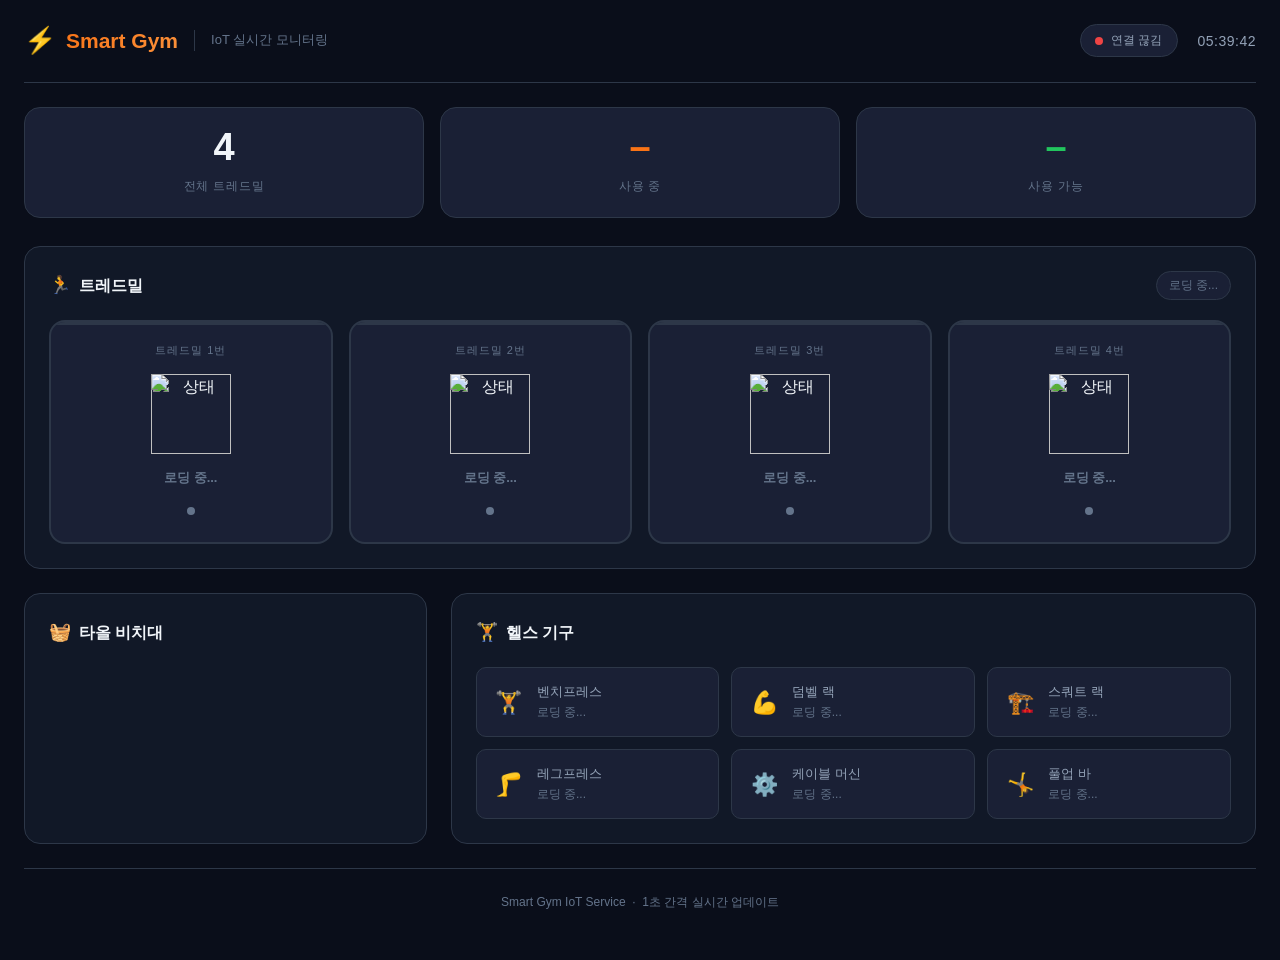
==== templates/index.html @ dd5a29d2 "html바뀌는거 확인" ====
<!DOCTYPE html>
<html lang="ko">
<head>
  <meta charset="UTF-8">
  <meta name="viewport" content="width=device-width, initial-scale=1.0">
  <title>Smart Gym IoT Dashboard</title>
  <link rel="stylesheet" href="/static/css/style.css">
</head>
<body>
  <div class="app">

    <!-- ── Header ── -->
    <header class="header">
      <div class="header-left">
        <div class="logo">
          <span class="logo-icon">⚡</span>
          <span class="logo-text">Smart Gym</span>
        </div>
        <span class="subtitle">IoT 실시간 모니터링</span>
      </div>
      <div class="header-right">
        <div class="connection-badge loading" id="connBadge">
          <span class="conn-dot"></span>
          <span class="conn-label" id="connLabel">연결 중...</span>
        </div>
        <span class="clock" id="clock"></span>
      </div>
    </header>

    <!-- ── Stats Bar ── -->
    <div class="stats-bar">
      <div class="stat-card">
        <span class="stat-value">4</span>
        <span class="stat-label">전체 트레드밀</span>
      </div>
      <div class="stat-card">
        <span class="stat-value orange" id="statInUse">–</span>
        <span class="stat-label">사용 중</span>
      </div>
      <div class="stat-card">
        <span class="stat-value green" id="statAvailable">–</span>
        <span class="stat-label">사용 가능</span>
      </div>
    </div>

    <!-- ── Treadmill Section ── -->
    <section class="section">
      <div class="section-header">
        <h2 class="section-title">
          <span class="section-title-icon">🏃</span>
          트레드밀
        </h2>
        <span class="section-badge" id="tmBadge">로딩 중...</span>
      </div>
      <div class="treadmill-grid" id="tmGrid">
        <!-- 동적 생성 (app.js) -->
      </div>
    </section>

    <!-- ── Towel + Equipment Row ── -->
    <div class="lower-row">

      <!-- Towel Section -->
      <section class="section">
        <div class="section-header">
          <h2 class="section-title">
            <span class="section-title-icon">🧺</span>
            타올 비치대
          </h2>
        </div>
        <div class="towel-list" id="towelList">
          <!-- 동적 생성 (app.js) -->
        </div>
      </section>

      <!-- Equipment Section -->
      <section class="section">
        <div class="section-header">
          <h2 class="section-title">
            <span class="section-title-icon">🏋️</span>
            헬스 기구
          </h2>
        </div>
        <div class="equip-grid" id="equipGrid">
          <!-- 동적 생성 (app.js) -->
        </div>
      </section>

    </div>

    <!-- ── Footer ── -->
    <footer class="footer">
      Smart Gym IoT Service &nbsp;·&nbsp; 1초 간격 실시간 업데이트
    </footer>

  </div>

  <script src="/static/js/api.js"></script>
  <script src="/static/js/app.js"></script>
</body>
</html>
---- static/css/style.css ----
*, *::before, *::after {
  box-sizing: border-box;
  margin: 0;
  padding: 0;
}

:root {
  --bg-primary: #0a0e1a;
  --bg-secondary: #111827;
  --bg-card: #1a2035;
  --bg-card-hover: #1e2540;
  --accent-orange: #f97316;
  --accent-green: #22c55e;
  --accent-red: #ef4444;
  --accent-yellow: #eab308;
  --accent-blue: #3b82f6;
  --text-primary: #f1f5f9;
  --text-secondary: #94a3b8;
  --text-muted: #64748b;
  --border: #2d3748;
  --radius: 16px;
  --radius-sm: 10px;
}

body {
  font-family: 'Segoe UI', -apple-system, BlinkMacSystemFont, 'Noto Sans KR', sans-serif;
  background: var(--bg-primary);
  color: var(--text-primary);
  min-height: 100vh;
  line-height: 1.6;
}

.app {
  max-width: 1400px;
  margin: 0 auto;
  padding: 0 24px 48px;
}

/* ── Header ── */
.header {
  display: flex;
  justify-content: space-between;
  align-items: center;
  padding: 20px 0;
  border-bottom: 1px solid var(--border);
  margin-bottom: 24px;
}

.header-left {
  display: flex;
  align-items: center;
  gap: 16px;
}

.logo {
  display: flex;
  align-items: center;
  gap: 10px;
}

.logo-icon {
  font-size: 26px;
}

.logo-text {
  font-size: 21px;
  font-weight: 700;
  background: linear-gradient(135deg, #f97316, #fb923c);
  -webkit-background-clip: text;
  -webkit-text-fill-color: transparent;
  background-clip: text;
}

.subtitle {
  color: var(--text-muted);
  font-size: 13px;
  padding-left: 16px;
  border-left: 1px solid var(--border);
}

.header-right {
  display: flex;
  align-items: center;
  gap: 20px;
}

.connection-badge {
  display: flex;
  align-items: center;
  gap: 8px;
  padding: 6px 14px;
  border-radius: 20px;
  background: var(--bg-card);
  border: 1px solid var(--border);
}

.conn-dot {
  width: 8px;
  height: 8px;
  border-radius: 50%;
  background: var(--text-muted);
  transition: background 0.3s, box-shadow 0.3s;
}

.connection-badge.connected .conn-dot {
  background: var(--accent-green);
  box-shadow: 0 0 8px var(--accent-green);
  animation: pulse-dot 2s infinite;
}

.connection-badge.error .conn-dot {
  background: var(--accent-red);
}

@keyframes pulse-dot {
  0%, 100% { opacity: 1; }
  50% { opacity: 0.4; }
}

.conn-label {
  font-size: 12px;
  color: var(--text-secondary);
}

.clock {
  font-size: 14px;
  color: var(--text-secondary);
  font-variant-numeric: tabular-nums;
  letter-spacing: 0.5px;
}

/* ── Stats Bar ── */
.stats-bar {
  display: grid;
  grid-template-columns: repeat(3, 1fr);
  gap: 16px;
  margin-bottom: 28px;
}

.stat-card {
  background: var(--bg-card);
  border: 1px solid var(--border);
  border-radius: var(--radius);
  padding: 20px 24px;
  text-align: center;
}

.stat-value {
  display: block;
  font-size: 38px;
  font-weight: 700;
  line-height: 1;
  margin-bottom: 6px;
  color: var(--text-primary);
  transition: color 0.3s;
}

.stat-value.orange { color: var(--accent-orange); }
.stat-value.green  { color: var(--accent-green); }

.stat-label {
  font-size: 12px;
  color: var(--text-muted);
  text-transform: uppercase;
  letter-spacing: 0.8px;
}

/* ── Generic Section ── */
.section {
  background: var(--bg-secondary);
  border: 1px solid var(--border);
  border-radius: var(--radius);
  padding: 24px;
  margin-bottom: 24px;
}

.section-header {
  display: flex;
  justify-content: space-between;
  align-items: center;
  margin-bottom: 20px;
}

.section-title {
  font-size: 16px;
  font-weight: 600;
  color: var(--text-primary);
  display: flex;
  align-items: center;
  gap: 8px;
}

.section-title-icon {
  font-size: 18px;
}

.section-badge {
  font-size: 12px;
  padding: 4px 12px;
  border-radius: 20px;
  background: var(--bg-card);
  color: var(--text-muted);
  border: 1px solid var(--border);
  transition: all 0.3s;
}

/* ── Treadmill Grid ── */
.treadmill-grid {
  display: grid;
  grid-template-columns: repeat(4, 1fr);
  gap: 16px;
}

.tm-card {
  background: var(--bg-card);
  border: 2px solid var(--border);
  border-radius: var(--radius);
  padding: 20px 16px;
  text-align: center;
  transition: border-color 0.3s, box-shadow 0.3s;
  position: relative;
  overflow: hidden;
}

.tm-card::after {
  content: '';
  position: absolute;
  top: 0;
  left: 0;
  right: 0;
  height: 3px;
  background: var(--border);
  transition: background 0.3s;
}

.tm-card.in-use {
  border-color: rgba(249, 115, 22, 0.4);
  box-shadow: 0 0 24px rgba(249, 115, 22, 0.12);
}

.tm-card.in-use::after {
  background: var(--accent-orange);
}

.tm-card.available {
  border-color: rgba(34, 197, 94, 0.25);
}

.tm-card.available::after {
  background: var(--accent-green);
}

.tm-label {
  font-size: 11px;
  color: var(--text-muted);
  text-transform: uppercase;
  letter-spacing: 1px;
  margin-bottom: 14px;
}

.tm-image-wrap {
  position: relative;
  width: 80px;
  height: 80px;
  margin: 0 auto 14px;
}

.tm-bg-img {
  position: absolute;
  inset: 0;
  width: 100%;
  height: 100%;
  object-fit: contain;
  z-index: 1;
}

.tm-state-img {
  position: absolute;
  inset: 0;
  width: 100%;
  height: 100%;
  object-fit: contain;
  z-index: 2;
  transition: opacity 0.3s;
}

.tm-status-text {
  font-size: 13px;
  font-weight: 600;
  margin-bottom: 8px;
  transition: color 0.3s;
}

.tm-card.in-use  .tm-status-text { color: var(--accent-orange); }
.tm-card.available .tm-status-text { color: var(--accent-green); }
.tm-card.loading   .tm-status-text { color: var(--text-muted); }

.tm-indicator {
  display: inline-block;
  width: 8px;
  height: 8px;
  border-radius: 50%;
  background: var(--text-muted);
  transition: background 0.3s;
}

.tm-card.in-use .tm-indicator {
  background: var(--accent-orange);
  animation: blink 1.2s infinite;
}

.tm-card.available .tm-indicator {
  background: var(--accent-green);
}

@keyframes blink {
  0%, 100% { opacity: 1; }
  50% { opacity: 0.2; }
}

/* ── Lower Row ── */
.lower-row {
  display: grid;
  grid-template-columns: 1fr 2fr;
  gap: 24px;
}

/* ── Towel Section ── */
.towel-list {
  display: flex;
  flex-direction: column;
  gap: 14px;
}

.towel-item {
  background: var(--bg-card);
  border: 1px solid var(--border);
  border-radius: var(--radius-sm);
  padding: 14px 16px;
}

.towel-row {
  display: flex;
  justify-content: space-between;
  align-items: center;
  margin-bottom: 10px;
}

.towel-name {
  font-size: 13px;
  color: var(--text-secondary);
}

.towel-count {
  font-size: 13px;
  font-weight: 600;
}

.towel-track {
  height: 6px;
  background: var(--border);
  border-radius: 3px;
  overflow: hidden;
}

.towel-fill {
  height: 100%;
  border-radius: 3px;
  transition: width 0.6s ease, background 0.3s;
}

/* ── Equipment Grid ── */
.equip-grid {
  display: grid;
  grid-template-columns: repeat(3, 1fr);
  gap: 12px;
}

.equip-card {
  background: var(--bg-card);
  border: 1px solid var(--border);
  border-radius: var(--radius-sm);
  padding: 14px 16px;
  display: flex;
  align-items: center;
  gap: 12px;
  transition: border-color 0.3s;
}

.equip-card.in-use {
  border-color: rgba(249, 115, 22, 0.3);
}

.equip-icon {
  font-size: 22px;
  flex-shrink: 0;
  width: 32px;
  text-align: center;
}

.equip-info {
  flex: 1;
  min-width: 0;
}

.equip-name {
  font-size: 13px;
  font-weight: 500;
  color: var(--text-secondary);
  white-space: nowrap;
  overflow: hidden;
  text-overflow: ellipsis;
}

.equip-status {
  font-size: 12px;
  color: var(--text-muted);
  transition: color 0.3s;
}

.equip-status.available { color: var(--accent-green); }
.equip-status.in-use    { color: var(--accent-orange); }

/* ── Footer ── */
.footer {
  text-align: center;
  padding-top: 24px;
  border-top: 1px solid var(--border);
  color: var(--text-muted);
  font-size: 12px;
}

/* ── Responsive ── */
@media (max-width: 1100px) {
  .treadmill-grid {
    grid-template-columns: repeat(2, 1fr);
  }
}

@media (max-width: 860px) {
  .lower-row {
    grid-template-columns: 1fr;
  }

  .equip-grid {
    grid-template-columns: repeat(2, 1fr);
  }
}

@media (max-width: 600px) {
  .app {
    padding: 0 14px 32px;
  }

  .header {
    flex-direction: column;
    align-items: flex-start;
    gap: 12px;
  }

  .subtitle {
    display: none;
  }

  .stats-bar {
    gap: 10px;
  }

  .stat-value {
    font-size: 28px;
  }

  .treadmill-grid {
    grid-template-columns: repeat(2, 1fr);
  }

  .equip-grid {
    grid-template-columns: 1fr 1fr;
  }
}

@media (max-width: 420px) {
  .equip-grid {
    grid-template-columns: 1fr;
  }
}
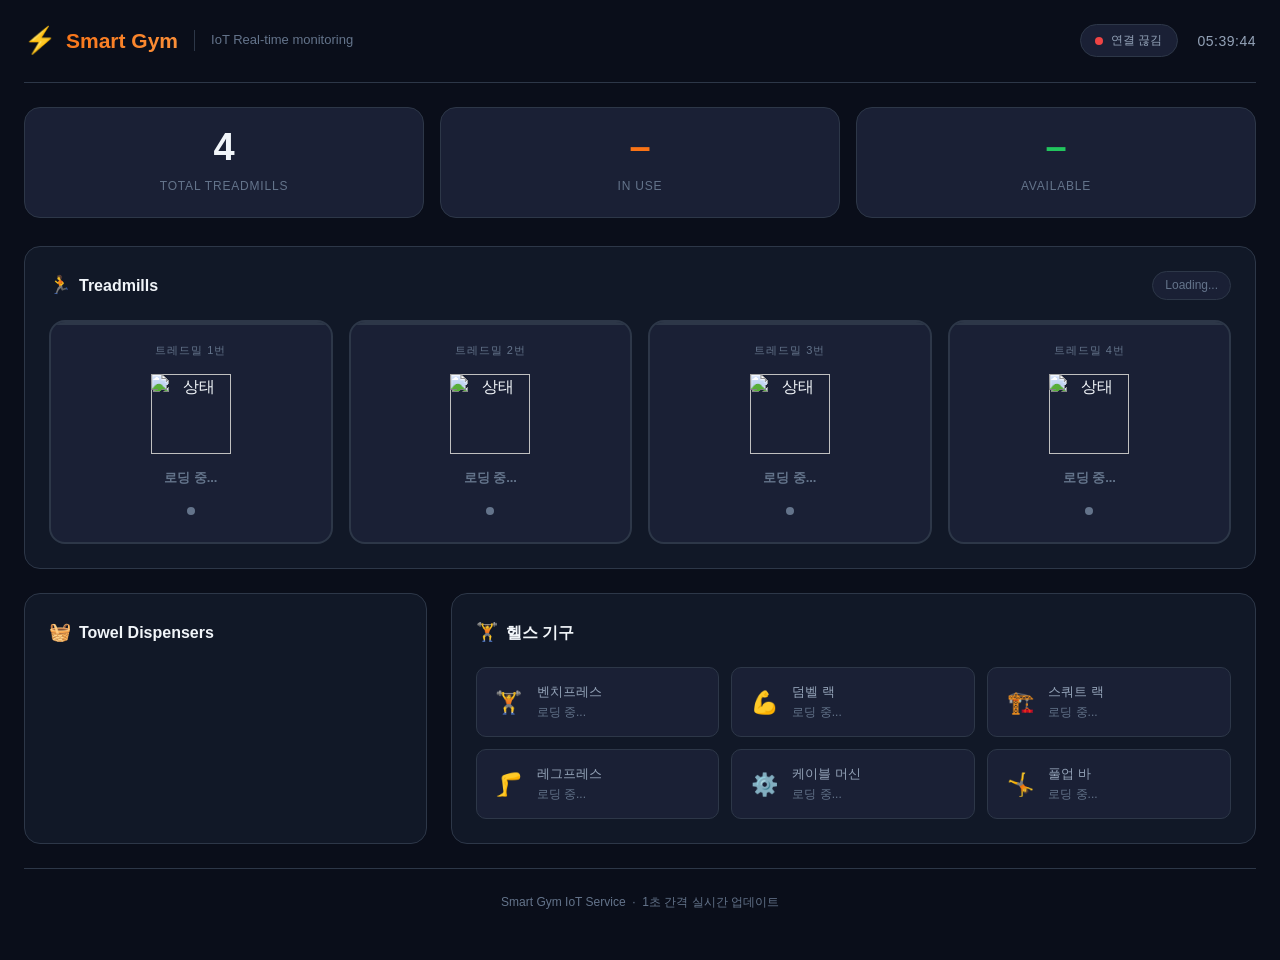
==== commit 3f627029: "html english" ====
--- a/templates/index.html
+++ b/templates/index.html
@@ -16,7 +16,7 @@
           <span class="logo-icon">⚡</span>
           <span class="logo-text">Smart Gym</span>
         </div>
-        <span class="subtitle">IoT 실시간 모니터링</span>
+        <span class="subtitle">IoT Real-time monitoring</span>
       </div>
       <div class="header-right">
         <div class="connection-badge loading" id="connBadge">
@@ -31,15 +31,15 @@
     <div class="stats-bar">
       <div class="stat-card">
         <span class="stat-value">4</span>
-        <span class="stat-label">전체 트레드밀</span>
+        <span class="stat-label">Total Treadmills</span>
       </div>
       <div class="stat-card">
         <span class="stat-value orange" id="statInUse">–</span>
-        <span class="stat-label">사용 중</span>
+        <span class="stat-label">In Use</span>
       </div>
       <div class="stat-card">
         <span class="stat-value green" id="statAvailable">–</span>
-        <span class="stat-label">사용 가능</span>
+        <span class="stat-label">Available</span>
       </div>
     </div>
 
@@ -48,9 +48,9 @@
       <div class="section-header">
         <h2 class="section-title">
           <span class="section-title-icon">🏃</span>
-          트레드밀
+          Treadmills
         </h2>
-        <span class="section-badge" id="tmBadge">로딩 중...</span>
+        <span class="section-badge" id="tmBadge">Loading...</span>
       </div>
       <div class="treadmill-grid" id="tmGrid">
         <!-- 동적 생성 (app.js) -->
@@ -65,7 +65,7 @@
         <div class="section-header">
           <h2 class="section-title">
             <span class="section-title-icon">🧺</span>
-            타올 비치대
+            Towel Dispensers
           </h2>
         </div>
         <div class="towel-list" id="towelList">
--- a/static/css/style.css
+++ b/static/css/style.css
@@ -387,7 +387,7 @@
   transition: border-color 0.3s;
 }
 
-.equip-card.in-use {
+.equip-card.in_use {
   border-color: rgba(249, 115, 22, 0.3);
 }
 
@@ -419,7 +419,7 @@
 }
 
 .equip-status.available { color: var(--accent-green); }
-.equip-status.in-use    { color: var(--accent-orange); }
+.equip-status.in_use    { color: var(--accent-orange); }
 
 /* ── Footer ── */
 .footer {
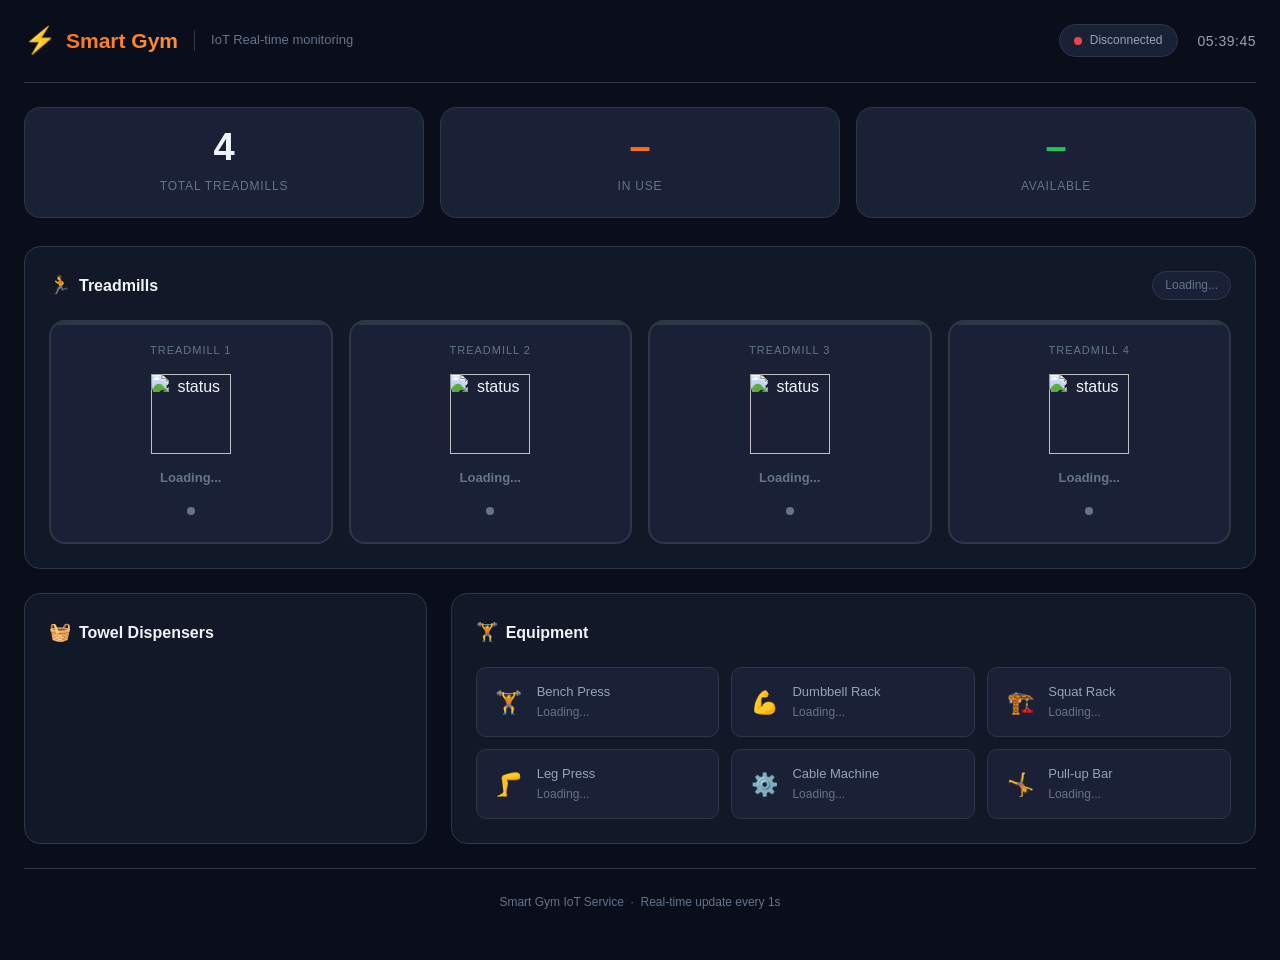
==== commit cf0105bd: "s1" ====
--- a/templates/index.html
+++ b/templates/index.html
@@ -1,5 +1,5 @@
 <!DOCTYPE html>
-<html lang="ko">
+<html lang="en">
 <head>
   <meta charset="UTF-8">
   <meta name="viewport" content="width=device-width, initial-scale=1.0">
@@ -21,7 +21,7 @@
       <div class="header-right">
         <div class="connection-badge loading" id="connBadge">
           <span class="conn-dot"></span>
-          <span class="conn-label" id="connLabel">연결 중...</span>
+          <span class="conn-label" id="connLabel">Connecting...</span>
         </div>
         <span class="clock" id="clock"></span>
       </div>
@@ -53,7 +53,7 @@
         <span class="section-badge" id="tmBadge">Loading...</span>
       </div>
       <div class="treadmill-grid" id="tmGrid">
-        <!-- 동적 생성 (app.js) -->
+        <!-- dynamically generated by app.js -->
       </div>
     </section>
 
@@ -69,7 +69,7 @@
           </h2>
         </div>
         <div class="towel-list" id="towelList">
-          <!-- 동적 생성 (app.js) -->
+          <!-- dynamically generated by app.js -->
         </div>
       </section>
 
@@ -78,11 +78,11 @@
         <div class="section-header">
           <h2 class="section-title">
             <span class="section-title-icon">🏋️</span>
-            헬스 기구
+            Equipment
           </h2>
         </div>
         <div class="equip-grid" id="equipGrid">
-          <!-- 동적 생성 (app.js) -->
+          <!-- dynamically generated by app.js -->
         </div>
       </section>
 
@@ -90,7 +90,7 @@
 
     <!-- ── Footer ── -->
     <footer class="footer">
-      Smart Gym IoT Service &nbsp;·&nbsp; 1초 간격 실시간 업데이트
+      Smart Gym IoT Service &nbsp;·&nbsp; Real-time update every 1s
     </footer>
 
   </div>
@@ -98,4 +98,4 @@
   <script src="/static/js/api.js"></script>
   <script src="/static/js/app.js"></script>
 </body>
-</html>
+</html>
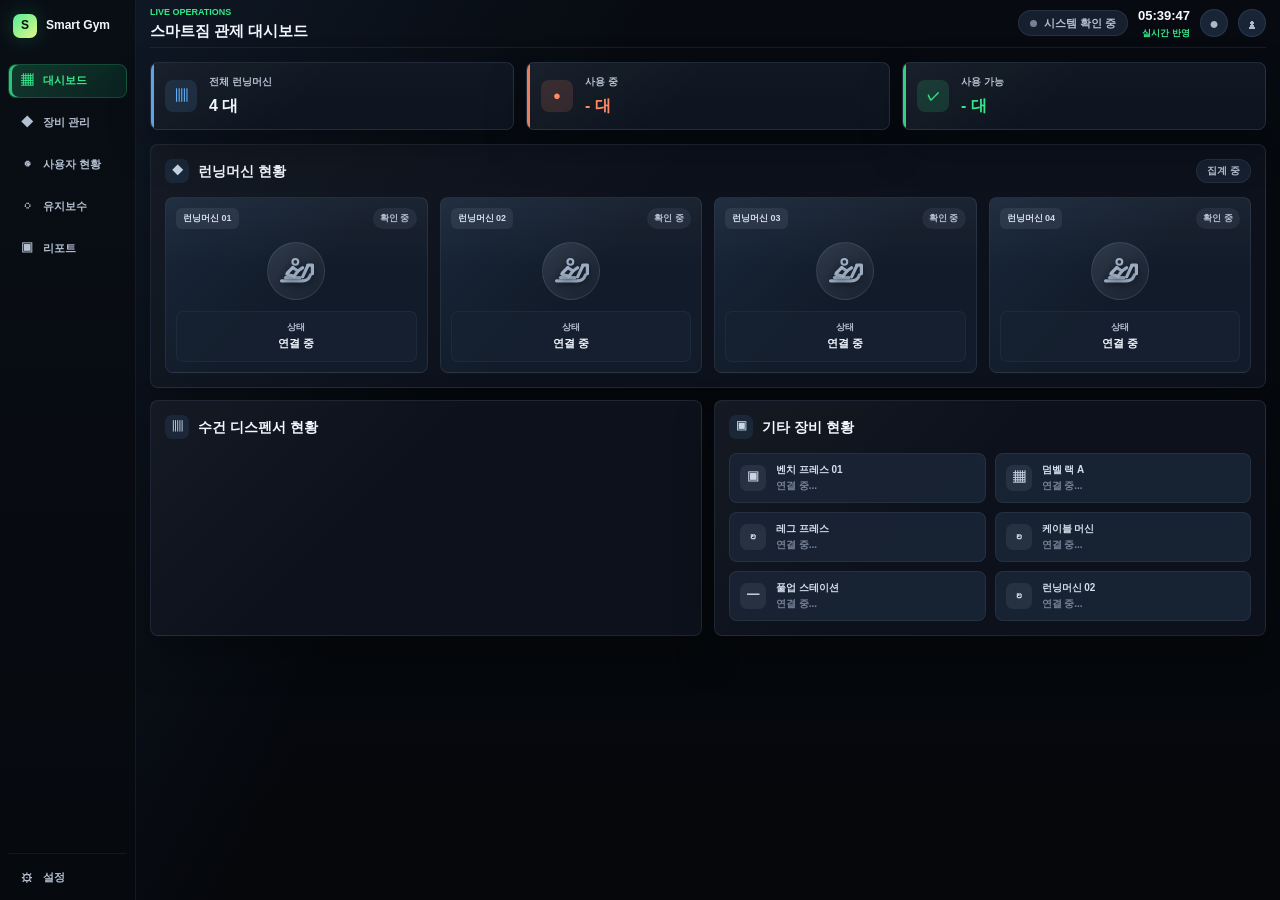
==== commit 60b7bb34: "Raise dashboard polish for gym operations The dashboard needs to present live gym capacity, running-" ====
--- a/templates/index.html
+++ b/templates/index.html
@@ -1,101 +1,128 @@
 <!DOCTYPE html>
-<html lang="en">
+<html lang="ko">
 <head>
   <meta charset="UTF-8">
   <meta name="viewport" content="width=device-width, initial-scale=1.0">
-  <title>Smart Gym IoT Dashboard</title>
+  <title>Smart Gym Dashboard</title>
   <link rel="stylesheet" href="/static/css/style.css">
 </head>
 <body>
-  <div class="app">
+  <div class="dashboard-shell">
+    <aside class="sidebar" aria-label="Smart Gym navigation">
+      <div class="brand">
+        <span class="brand-mark">S</span>
+        <span class="brand-name">Smart Gym</span>
+      </div>
 
-    <!-- ── Header ── -->
-    <header class="header">
-      <div class="header-left">
-        <div class="logo">
-          <span class="logo-icon">⚡</span>
-          <span class="logo-text">Smart Gym</span>
+      <nav class="side-nav">
+        <a class="nav-link active" href="/">
+          <span class="nav-icon">▦</span>
+          <span>대시보드</span>
+        </a>
+        <a class="nav-link" href="/monitor">
+          <span class="nav-icon">◆</span>
+          <span>장비 관리</span>
+        </a>
+        <a class="nav-link" href="/">
+          <span class="nav-icon">◉</span>
+          <span>사용자 현황</span>
+        </a>
+        <a class="nav-link" href="/">
+          <span class="nav-icon">◌</span>
+          <span>유지보수</span>
+        </a>
+        <a class="nav-link" href="/">
+          <span class="nav-icon">▣</span>
+          <span>리포트</span>
+        </a>
+      </nav>
+
+      <a class="nav-link side-settings" href="/">
+        <span class="nav-icon">⚙</span>
+        <span>설정</span>
+      </a>
+    </aside>
+
+    <main class="main-panel">
+      <header class="topbar">
+        <div class="topbar-title">
+          <span class="topbar-kicker">Live Operations</span>
+          <h1>스마트짐 관제 대시보드</h1>
         </div>
-        <span class="subtitle">IoT Real-time monitoring</span>
-      </div>
-      <div class="header-right">
-        <div class="connection-badge loading" id="connBadge">
-          <span class="conn-dot"></span>
-          <span class="conn-label" id="connLabel">Connecting...</span>
+        <div class="topbar-actions">
+          <div class="connection-badge loading" id="connBadge">
+            <span class="conn-dot"></span>
+            <span class="conn-label" id="connLabel">시스템 확인 중</span>
+          </div>
+          <div class="time-block">
+            <span class="clock" id="clock">--:--:--</span>
+            <span class="sync-label">실시간 반영</span>
+          </div>
+          <button class="icon-button" type="button" aria-label="알림">●</button>
+          <button class="icon-button" type="button" aria-label="계정">♟</button>
         </div>
-        <span class="clock" id="clock"></span>
-      </div>
-    </header>
+      </header>
 
-    <!-- ── Stats Bar ── -->
-    <div class="stats-bar">
-      <div class="stat-card">
-        <span class="stat-value">4</span>
-        <span class="stat-label">Total Treadmills</span>
-      </div>
-      <div class="stat-card">
-        <span class="stat-value orange" id="statInUse">–</span>
-        <span class="stat-label">In Use</span>
-      </div>
-      <div class="stat-card">
-        <span class="stat-value green" id="statAvailable">–</span>
-        <span class="stat-label">Available</span>
-      </div>
-    </div>
+      <section class="summary-grid" aria-label="요약 현황">
+        <article class="summary-card">
+          <div class="summary-icon">▥</div>
+          <div>
+            <span class="summary-label">전체 런닝머신</span>
+            <strong class="summary-value" id="statTotal">4 대</strong>
+          </div>
+        </article>
+        <article class="summary-card warning">
+          <div class="summary-icon">●</div>
+          <div>
+            <span class="summary-label">사용 중</span>
+            <strong class="summary-value" id="statInUse">- 대</strong>
+          </div>
+        </article>
+        <article class="summary-card success">
+          <div class="summary-icon">✓</div>
+          <div>
+            <span class="summary-label">사용 가능</span>
+            <strong class="summary-value" id="statAvailable">- 대</strong>
+          </div>
+        </article>
+      </section>
 
-    <!-- ── Treadmill Section ── -->
-    <section class="section">
-      <div class="section-header">
-        <h2 class="section-title">
-          <span class="section-title-icon">🏃</span>
-          Treadmills
-        </h2>
-        <span class="section-badge" id="tmBadge">Loading...</span>
-      </div>
-      <div class="treadmill-grid" id="tmGrid">
-        <!-- dynamically generated by app.js -->
-      </div>
-    </section>
-
-    <!-- ── Towel + Equipment Row ── -->
-    <div class="lower-row">
-
-      <!-- Towel Section -->
-      <section class="section">
+      <section class="content-section treadmill-section">
         <div class="section-header">
           <h2 class="section-title">
-            <span class="section-title-icon">🧺</span>
-            Towel Dispensers
+            <span class="section-icon">◆</span>
+            런닝머신 현황
           </h2>
+          <div class="section-badge" id="tmBadge">집계 중</div>
         </div>
-        <div class="towel-list" id="towelList">
-          <!-- dynamically generated by app.js -->
-        </div>
+        <div class="treadmill-grid" id="tmGrid"></div>
       </section>
 
-      <!-- Equipment Section -->
-      <section class="section">
-        <div class="section-header">
-          <h2 class="section-title">
-            <span class="section-title-icon">🏋️</span>
-            Equipment
-          </h2>
-        </div>
-        <div class="equip-grid" id="equipGrid">
-          <!-- dynamically generated by app.js -->
-        </div>
+      <section class="lower-grid">
+        <article class="content-section towel-section">
+          <div class="section-header">
+            <h2 class="section-title">
+              <span class="section-icon">▥</span>
+              수건 디스펜서 현황
+            </h2>
+          </div>
+          <div class="towel-list" id="towelList"></div>
+        </article>
+
+        <article class="content-section equipment-section">
+          <div class="section-header">
+            <h2 class="section-title">
+              <span class="section-icon">▣</span>
+              기타 장비 현황
+            </h2>
+          </div>
+          <div class="equip-grid" id="equipGrid"></div>
+        </article>
       </section>
-
-    </div>
-
-    <!-- ── Footer ── -->
-    <footer class="footer">
-      Smart Gym IoT Service &nbsp;·&nbsp; Real-time update every 1s
-    </footer>
-
+    </main>
   </div>
 
   <script src="/static/js/api.js"></script>
   <script src="/static/js/app.js"></script>
 </body>
-</html>+</html>
--- a/static/css/style.css
+++ b/static/css/style.css
@@ -5,481 +5,785 @@
 }
 
 :root {
-  --bg-primary: #0a0e1a;
-  --bg-secondary: #111827;
-  --bg-card: #1a2035;
-  --bg-card-hover: #1e2540;
-  --accent-orange: #f97316;
-  --accent-green: #22c55e;
-  --accent-red: #ef4444;
-  --accent-yellow: #eab308;
-  --accent-blue: #3b82f6;
-  --text-primary: #f1f5f9;
-  --text-secondary: #94a3b8;
-  --text-muted: #64748b;
-  --border: #2d3748;
-  --radius: 16px;
-  --radius-sm: 10px;
+  --page: #05070b;
+  --rail: #080c12;
+  --surface: #0d131d;
+  --surface-strong: #111925;
+  --surface-soft: #172131;
+  --tile: #192435;
+  --tile-raised: #1d2a3d;
+  --line: #263349;
+  --line-soft: rgba(123, 148, 179, 0.16);
+  --text: #f3f7ff;
+  --text-soft: #b4bfd0;
+  --text-muted: #748196;
+  --green: #34e88a;
+  --green-deep: #11a466;
+  --amber: #f6bd45;
+  --orange: #ff8a65;
+  --red: #ff5f6d;
+  --blue: #63b3ff;
+  --radius: 8px;
+  --shadow: 0 18px 42px rgba(0, 0, 0, 0.28);
 }
 
 body {
-  font-family: 'Segoe UI', -apple-system, BlinkMacSystemFont, 'Noto Sans KR', sans-serif;
-  background: var(--bg-primary);
-  color: var(--text-primary);
   min-height: 100vh;
-  line-height: 1.6;
-}
-
-.app {
-  max-width: 1400px;
-  margin: 0 auto;
-  padding: 0 24px 48px;
-}
-
-/* ── Header ── */
-.header {
+  background: var(--page);
+  color: var(--text);
+  font-family: "Inter", "Segoe UI", "Noto Sans KR", Arial, sans-serif;
+  line-height: 1.45;
+}
+
+button,
+a {
+  color: inherit;
+  font: inherit;
+}
+
+.dashboard-shell {
+  min-height: 100vh;
+  display: grid;
+  grid-template-columns: 136px minmax(0, 1fr);
+  background:
+    linear-gradient(115deg, rgba(19, 31, 48, 0.8), transparent 38%),
+    linear-gradient(180deg, #070b11 0%, #05070b 100%);
+}
+
+.sidebar {
+  position: sticky;
+  top: 0;
+  height: 100vh;
+  display: flex;
+  flex-direction: column;
+  gap: 24px;
+  padding: 12px 8px;
+  background: linear-gradient(180deg, #090e15, #06090e);
+  border-right: 1px solid rgba(107, 132, 163, 0.13);
+}
+
+.brand {
+  display: flex;
+  align-items: center;
+  gap: 9px;
+  min-height: 28px;
+  padding: 0 5px;
+}
+
+.brand-mark {
+  display: inline-grid;
+  place-items: center;
+  width: 24px;
+  height: 24px;
+  border-radius: 7px;
+  background: linear-gradient(135deg, #53f09a, #e3f784);
+  color: #06120c;
+  font-size: 12px;
+  font-weight: 900;
+  box-shadow: 0 0 22px rgba(52, 232, 138, 0.22);
+}
+
+.brand-name {
+  color: #f2f6ff;
+  font-size: 12px;
+  font-weight: 800;
+}
+
+.side-nav {
+  display: flex;
+  flex-direction: column;
+  gap: 8px;
+}
+
+.nav-link {
+  display: flex;
+  align-items: center;
+  gap: 8px;
+  min-height: 34px;
+  padding: 0 10px;
+  border: 1px solid transparent;
+  border-radius: var(--radius);
+  color: var(--text-soft);
+  font-size: 11px;
+  font-weight: 800;
+  text-decoration: none;
+  white-space: nowrap;
+}
+
+.nav-link.active {
+  background: linear-gradient(135deg, rgba(52, 232, 138, 0.2), rgba(26, 165, 111, 0.13));
+  border-color: rgba(52, 232, 138, 0.18);
+  color: var(--green);
+  box-shadow: inset 3px 0 0 rgba(52, 232, 138, 0.8);
+}
+
+.nav-icon {
+  display: inline-grid;
+  place-items: center;
+  width: 16px;
+  color: currentColor;
+  font-size: 12px;
+}
+
+.side-settings {
+  margin-top: auto;
+  border-top: 1px solid rgba(107, 132, 163, 0.12);
+  border-radius: 0;
+  padding-top: 16px;
+}
+
+.main-panel {
+  min-width: 0;
+  padding: 0 14px 24px;
+}
+
+.topbar {
   display: flex;
   justify-content: space-between;
   align-items: center;
-  padding: 20px 0;
-  border-bottom: 1px solid var(--border);
-  margin-bottom: 24px;
-}
-
-.header-left {
-  display: flex;
-  align-items: center;
-  gap: 16px;
-}
-
-.logo {
+  min-height: 48px;
+  border-bottom: 1px solid rgba(107, 132, 163, 0.14);
+}
+
+.topbar-title {
+  display: grid;
+  gap: 1px;
+}
+
+.topbar-kicker {
+  color: var(--green);
+  font-size: 9px;
+  font-weight: 900;
+  text-transform: uppercase;
+}
+
+.topbar-title h1 {
+  color: var(--text);
+  font-size: 15px;
+  font-weight: 900;
+}
+
+.topbar-actions {
   display: flex;
   align-items: center;
   gap: 10px;
 }
 
-.logo-icon {
-  font-size: 26px;
-}
-
-.logo-text {
-  font-size: 21px;
-  font-weight: 700;
-  background: linear-gradient(135deg, #f97316, #fb923c);
-  -webkit-background-clip: text;
-  -webkit-text-fill-color: transparent;
-  background-clip: text;
-}
-
-.subtitle {
-  color: var(--text-muted);
+.connection-badge {
+  display: inline-flex;
+  align-items: center;
+  gap: 7px;
+  min-height: 26px;
+  padding: 0 11px;
+  border: 1px solid rgba(122, 148, 179, 0.17);
+  border-radius: 999px;
+  background: rgba(26, 36, 53, 0.82);
+  color: var(--text-soft);
+  font-size: 11px;
+  font-weight: 800;
+}
+
+.conn-dot {
+  width: 7px;
+  height: 7px;
+  border-radius: 999px;
+  background: var(--text-muted);
+}
+
+.connection-badge.connected .conn-dot {
+  background: var(--green);
+  box-shadow: 0 0 12px rgba(52, 232, 138, 0.58);
+}
+
+.connection-badge.error .conn-dot {
+  background: var(--red);
+}
+
+.time-block {
+  display: grid;
+  gap: 1px;
+  text-align: right;
+}
+
+.clock {
+  color: #f7f9ff;
   font-size: 13px;
-  padding-left: 16px;
-  border-left: 1px solid var(--border);
-}
-
-.header-right {
-  display: flex;
-  align-items: center;
-  gap: 20px;
-}
-
-.connection-badge {
-  display: flex;
-  align-items: center;
-  gap: 8px;
-  padding: 6px 14px;
-  border-radius: 20px;
-  background: var(--bg-card);
-  border: 1px solid var(--border);
-}
-
-.conn-dot {
-  width: 8px;
-  height: 8px;
-  border-radius: 50%;
-  background: var(--text-muted);
-  transition: background 0.3s, box-shadow 0.3s;
-}
-
-.connection-badge.connected .conn-dot {
-  background: var(--accent-green);
-  box-shadow: 0 0 8px var(--accent-green);
-  animation: pulse-dot 2s infinite;
-}
-
-.connection-badge.error .conn-dot {
-  background: var(--accent-red);
-}
-
-@keyframes pulse-dot {
-  0%, 100% { opacity: 1; }
-  50% { opacity: 0.4; }
-}
-
-.conn-label {
-  font-size: 12px;
-  color: var(--text-secondary);
-}
-
-.clock {
+  font-weight: 900;
+  font-variant-numeric: tabular-nums;
+}
+
+.sync-label {
+  color: var(--green);
+  font-size: 9px;
+  font-weight: 900;
+}
+
+.icon-button {
+  display: inline-grid;
+  place-items: center;
+  width: 28px;
+  height: 28px;
+  border: 1px solid rgba(122, 148, 179, 0.16);
+  border-radius: 999px;
+  background: rgba(29, 42, 61, 0.86);
+  color: #aeb9ca;
+  cursor: default;
+}
+
+.summary-grid {
+  display: grid;
+  grid-template-columns: repeat(3, minmax(0, 1fr));
+  gap: 12px;
+  margin: 14px 0;
+}
+
+.summary-card {
+  position: relative;
+  min-height: 68px;
+  display: flex;
+  align-items: center;
+  gap: 12px;
+  padding: 12px 14px;
+  border: 1px solid var(--line-soft);
+  border-radius: var(--radius);
+  background:
+    linear-gradient(135deg, rgba(255, 255, 255, 0.04), transparent 44%),
+    linear-gradient(180deg, #101823, #0d141f);
+  box-shadow: var(--shadow);
+  overflow: hidden;
+}
+
+.summary-card::before {
+  content: "";
+  position: absolute;
+  inset: 0 auto 0 0;
+  width: 3px;
+  background: var(--blue);
+  opacity: 0.9;
+}
+
+.summary-card.warning::before {
+  background: var(--orange);
+}
+
+.summary-card.success::before {
+  background: var(--green);
+}
+
+.summary-icon {
+  display: inline-grid;
+  place-items: center;
+  flex: 0 0 auto;
+  width: 32px;
+  height: 32px;
+  border-radius: var(--radius);
+  background: rgba(99, 179, 255, 0.12);
+  color: var(--blue);
+  font-size: 13px;
+  font-weight: 900;
+}
+
+.summary-card.warning .summary-icon {
+  background: rgba(255, 138, 101, 0.14);
+  color: var(--orange);
+}
+
+.summary-card.success .summary-icon {
+  background: rgba(52, 232, 138, 0.14);
+  color: var(--green);
+}
+
+.summary-label {
+  display: block;
+  margin-bottom: 4px;
+  color: var(--text-soft);
+  font-size: 10px;
+  font-weight: 900;
+}
+
+.summary-value {
+  display: block;
+  color: var(--text);
+  font-size: 16px;
+  font-weight: 900;
+}
+
+.summary-card.warning .summary-value {
+  color: var(--orange);
+}
+
+.summary-card.success .summary-value {
+  color: var(--green);
+}
+
+.content-section {
+  min-width: 0;
+  padding: 14px;
+  border: 1px solid var(--line-soft);
+  border-radius: var(--radius);
+  background:
+    linear-gradient(135deg, rgba(255, 255, 255, 0.035), transparent 42%),
+    rgba(13, 19, 29, 0.94);
+  box-shadow: var(--shadow);
+}
+
+.section-header {
+  display: flex;
+  justify-content: space-between;
+  align-items: center;
+  gap: 14px;
+  margin-bottom: 14px;
+}
+
+.section-title {
+  display: flex;
+  align-items: center;
+  gap: 9px;
+  color: var(--text);
   font-size: 14px;
-  color: var(--text-secondary);
-  font-variant-numeric: tabular-nums;
-  letter-spacing: 0.5px;
-}
-
-/* ── Stats Bar ── */
-.stats-bar {
-  display: grid;
-  grid-template-columns: repeat(3, 1fr);
-  gap: 16px;
-  margin-bottom: 28px;
-}
-
-.stat-card {
-  background: var(--bg-card);
-  border: 1px solid var(--border);
+  font-weight: 900;
+}
+
+.section-icon {
+  display: inline-grid;
+  place-items: center;
+  width: 24px;
+  height: 24px;
+  border-radius: 7px;
+  background: rgba(99, 179, 255, 0.1);
+  color: #c7d7ea;
+  font-size: 11px;
+}
+
+.section-badge {
+  display: inline-flex;
+  align-items: center;
+  gap: 7px;
+  min-height: 24px;
+  padding: 0 10px;
+  border: 1px solid rgba(122, 148, 179, 0.15);
+  border-radius: 999px;
+  background: rgba(25, 36, 53, 0.82);
+  color: var(--text-soft);
+  font-size: 10px;
+  font-weight: 900;
+  white-space: nowrap;
+}
+
+.badge-dot {
+  width: 6px;
+  height: 6px;
+  border-radius: 999px;
+}
+
+.badge-dot.orange {
+  background: var(--orange);
+}
+
+.badge-dot.green {
+  background: var(--green);
+}
+
+.treadmill-grid {
+  display: grid;
+  grid-template-columns: repeat(4, minmax(0, 1fr));
+  gap: 12px;
+}
+
+.tm-card {
+  position: relative;
+  min-height: 146px;
+  padding: 10px;
+  border: 1px solid rgba(122, 148, 179, 0.16);
   border-radius: var(--radius);
-  padding: 20px 24px;
-  text-align: center;
-}
-
-.stat-value {
-  display: block;
-  font-size: 38px;
-  font-weight: 700;
-  line-height: 1;
-  margin-bottom: 6px;
-  color: var(--text-primary);
-  transition: color 0.3s;
-}
-
-.stat-value.orange { color: var(--accent-orange); }
-.stat-value.green  { color: var(--accent-green); }
-
-.stat-label {
-  font-size: 12px;
-  color: var(--text-muted);
-  text-transform: uppercase;
-  letter-spacing: 0.8px;
-}
-
-/* ── Generic Section ── */
-.section {
-  background: var(--bg-secondary);
-  border: 1px solid var(--border);
-  border-radius: var(--radius);
-  padding: 24px;
-  margin-bottom: 24px;
-}
-
-.section-header {
-  display: flex;
-  justify-content: space-between;
-  align-items: center;
-  margin-bottom: 20px;
-}
-
-.section-title {
-  font-size: 16px;
-  font-weight: 600;
-  color: var(--text-primary);
-  display: flex;
-  align-items: center;
-  gap: 8px;
-}
-
-.section-title-icon {
-  font-size: 18px;
-}
-
-.section-badge {
-  font-size: 12px;
-  padding: 4px 12px;
-  border-radius: 20px;
-  background: var(--bg-card);
-  color: var(--text-muted);
-  border: 1px solid var(--border);
-  transition: all 0.3s;
-}
-
-/* ── Treadmill Grid ── */
-.treadmill-grid {
-  display: grid;
-  grid-template-columns: repeat(4, 1fr);
-  gap: 16px;
-}
-
-.tm-card {
-  background: var(--bg-card);
-  border: 2px solid var(--border);
-  border-radius: var(--radius);
-  padding: 20px 16px;
-  text-align: center;
-  transition: border-color 0.3s, box-shadow 0.3s;
-  position: relative;
+  background:
+    linear-gradient(180deg, rgba(255, 255, 255, 0.04), transparent 40%),
+    #121b29;
   overflow: hidden;
 }
 
-.tm-card::after {
-  content: '';
-  position: absolute;
-  top: 0;
-  left: 0;
-  right: 0;
-  height: 3px;
-  background: var(--border);
-  transition: background 0.3s;
-}
-
-.tm-card.in-use {
-  border-color: rgba(249, 115, 22, 0.4);
-  box-shadow: 0 0 24px rgba(249, 115, 22, 0.12);
-}
-
-.tm-card.in-use::after {
-  background: var(--accent-orange);
-}
-
-.tm-card.available {
-  border-color: rgba(34, 197, 94, 0.25);
-}
-
-.tm-card.available::after {
-  background: var(--accent-green);
-}
-
-.tm-label {
-  font-size: 11px;
-  color: var(--text-muted);
-  text-transform: uppercase;
-  letter-spacing: 1px;
-  margin-bottom: 14px;
-}
-
-.tm-image-wrap {
-  position: relative;
-  width: 80px;
-  height: 80px;
-  margin: 0 auto 14px;
-}
-
-.tm-bg-img {
+.tm-card::before {
+  content: "";
   position: absolute;
   inset: 0;
-  width: 100%;
-  height: 100%;
-  object-fit: contain;
-  z-index: 1;
-}
-
-.tm-state-img {
-  position: absolute;
-  inset: 0;
-  width: 100%;
-  height: 100%;
-  object-fit: contain;
-  z-index: 2;
-  transition: opacity 0.3s;
-}
-
-.tm-status-text {
-  font-size: 13px;
-  font-weight: 600;
-  margin-bottom: 8px;
-  transition: color 0.3s;
-}
-
-.tm-card.in-use  .tm-status-text { color: var(--accent-orange); }
-.tm-card.available .tm-status-text { color: var(--accent-green); }
-.tm-card.loading   .tm-status-text { color: var(--text-muted); }
-
-.tm-indicator {
-  display: inline-block;
-  width: 8px;
-  height: 8px;
-  border-radius: 50%;
-  background: var(--text-muted);
-  transition: background 0.3s;
-}
-
-.tm-card.in-use .tm-indicator {
-  background: var(--accent-orange);
-  animation: blink 1.2s infinite;
-}
-
-.tm-card.available .tm-indicator {
-  background: var(--accent-green);
-}
-
-@keyframes blink {
-  0%, 100% { opacity: 1; }
-  50% { opacity: 0.2; }
-}
-
-/* ── Lower Row ── */
-.lower-row {
-  display: grid;
-  grid-template-columns: 1fr 2fr;
-  gap: 24px;
-}
-
-/* ── Towel Section ── */
-.towel-list {
-  display: flex;
-  flex-direction: column;
-  gap: 14px;
-}
-
-.towel-item {
-  background: var(--bg-card);
-  border: 1px solid var(--border);
-  border-radius: var(--radius-sm);
-  padding: 14px 16px;
-}
-
-.towel-row {
+  background: linear-gradient(135deg, rgba(99, 179, 255, 0.08), transparent 52%);
+  pointer-events: none;
+}
+
+.tm-card.in-use {
+  border-color: rgba(255, 138, 101, 0.42);
+}
+
+.tm-card.in-use::before {
+  background: linear-gradient(135deg, rgba(255, 138, 101, 0.14), transparent 52%);
+}
+
+.tm-card.available {
+  border-color: rgba(52, 232, 138, 0.32);
+}
+
+.tm-card.available::before {
+  background: linear-gradient(135deg, rgba(52, 232, 138, 0.12), transparent 52%);
+}
+
+.tm-card-head,
+.tm-figure,
+.tm-meta {
+  position: relative;
+}
+
+.tm-card-head {
   display: flex;
   justify-content: space-between;
   align-items: center;
-  margin-bottom: 10px;
-}
-
-.towel-name {
-  font-size: 13px;
-  color: var(--text-secondary);
-}
-
-.towel-count {
-  font-size: 13px;
-  font-weight: 600;
-}
-
-.towel-track {
-  height: 6px;
-  background: var(--border);
-  border-radius: 3px;
-  overflow: hidden;
-}
-
-.towel-fill {
-  height: 100%;
-  border-radius: 3px;
-  transition: width 0.6s ease, background 0.3s;
-}
-
-/* ── Equipment Grid ── */
-.equip-grid {
-  display: grid;
-  grid-template-columns: repeat(3, 1fr);
-  gap: 12px;
-}
-
-.equip-card {
-  background: var(--bg-card);
-  border: 1px solid var(--border);
-  border-radius: var(--radius-sm);
-  padding: 14px 16px;
-  display: flex;
-  align-items: center;
-  gap: 12px;
-  transition: border-color 0.3s;
-}
-
-.equip-card.in_use {
-  border-color: rgba(249, 115, 22, 0.3);
-}
-
-.equip-icon {
-  font-size: 22px;
-  flex-shrink: 0;
-  width: 32px;
-  text-align: center;
-}
-
-.equip-info {
-  flex: 1;
+  gap: 8px;
+}
+
+.tm-name {
   min-width: 0;
-}
-
-.equip-name {
-  font-size: 13px;
-  font-weight: 500;
-  color: var(--text-secondary);
+  padding: 4px 7px;
+  border-radius: 6px;
+  background: rgba(219, 231, 250, 0.08);
+  color: #d1dbea;
+  font-size: 9px;
+  font-weight: 900;
   white-space: nowrap;
   overflow: hidden;
   text-overflow: ellipsis;
 }
 
+.tm-chip {
+  flex: 0 0 auto;
+  padding: 4px 7px;
+  border-radius: 999px;
+  background: rgba(116, 129, 150, 0.14);
+  color: var(--text-soft);
+  font-size: 9px;
+  font-weight: 900;
+}
+
+.tm-card.in-use .tm-chip {
+  background: rgba(255, 138, 101, 0.16);
+  color: var(--orange);
+}
+
+.tm-card.available .tm-chip {
+  background: rgba(52, 232, 138, 0.15);
+  color: var(--green);
+}
+
+.tm-figure {
+  display: grid;
+  place-items: center;
+  width: 58px;
+  height: 58px;
+  margin: 13px auto 11px;
+  border-radius: 999px;
+  background: linear-gradient(135deg, rgba(219, 231, 250, 0.12), rgba(219, 231, 250, 0.04));
+  border: 1px solid rgba(219, 231, 250, 0.11);
+  color: #9fb0c6;
+}
+
+.tm-card.in-use .tm-figure {
+  background: linear-gradient(135deg, rgba(255, 138, 101, 0.22), rgba(255, 138, 101, 0.08));
+  border-color: rgba(255, 138, 101, 0.3);
+  color: var(--orange);
+}
+
+.tm-card.available .tm-figure {
+  background: linear-gradient(135deg, rgba(52, 232, 138, 0.22), rgba(52, 232, 138, 0.08));
+  border-color: rgba(52, 232, 138, 0.28);
+  color: var(--green);
+}
+
+.machine-icon {
+  width: 42px;
+  height: 42px;
+  overflow: visible;
+}
+
+.machine-line {
+  fill: none;
+  stroke: currentColor;
+  stroke-width: 3.2;
+  stroke-linecap: round;
+  stroke-linejoin: round;
+  filter: drop-shadow(0 3px 5px rgba(0, 0, 0, 0.3));
+  vector-effect: non-scaling-stroke;
+}
+
+.machine-head {
+  fill: none;
+  stroke: currentColor;
+  stroke-width: 3.2;
+  filter: drop-shadow(0 3px 5px rgba(0, 0, 0, 0.3));
+}
+
+.tm-meta {
+  display: grid;
+  gap: 2px;
+  min-height: 45px;
+  padding: 9px;
+  border: 1px solid rgba(122, 148, 179, 0.08);
+  border-radius: 7px;
+  background: rgba(23, 33, 49, 0.82);
+  text-align: center;
+}
+
+.tm-meta-label {
+  color: var(--text-soft);
+  font-size: 9px;
+  font-weight: 800;
+}
+
+.tm-status-text {
+  color: var(--text);
+  font-size: 11px;
+  font-weight: 900;
+}
+
+.tm-card.in-use .tm-status-text {
+  color: var(--orange);
+}
+
+.tm-card.available .tm-status-text {
+  color: var(--green);
+}
+
+.lower-grid {
+  display: grid;
+  grid-template-columns: minmax(300px, 1fr) minmax(0, 1fr);
+  gap: 12px;
+  margin-top: 12px;
+}
+
+.towel-list {
+  display: grid;
+  gap: 13px;
+}
+
+.towel-item {
+  display: grid;
+  gap: 8px;
+  padding: 2px 0;
+}
+
+.towel-row {
+  display: flex;
+  justify-content: space-between;
+  align-items: center;
+  gap: 12px;
+}
+
+.towel-row > div {
+  min-width: 0;
+  display: grid;
+  gap: 1px;
+}
+
+.towel-name {
+  min-width: 0;
+  color: var(--text-soft);
+  font-size: 10px;
+  font-weight: 900;
+  white-space: nowrap;
+  overflow: hidden;
+  text-overflow: ellipsis;
+}
+
+.towel-state {
+  color: var(--level-color);
+  font-size: 9px;
+  font-weight: 900;
+}
+
+.towel-percent {
+  color: var(--level-color);
+  font-size: 13px;
+  font-weight: 900;
+  font-variant-numeric: tabular-nums;
+}
+
+.towel-track {
+  position: relative;
+  height: 7px;
+  border-radius: 999px;
+  background: #212b3d;
+  overflow: hidden;
+}
+
+.towel-track::before {
+  content: "";
+  position: absolute;
+  inset: 0;
+  background: linear-gradient(90deg, var(--red), var(--amber) 48%, var(--green));
+  opacity: 0.28;
+}
+
+.towel-fill {
+  position: relative;
+  width: var(--level-pct);
+  height: 100%;
+  border-radius: inherit;
+  background: var(--level-color);
+  box-shadow: 0 0 18px color-mix(in srgb, var(--level-color) 42%, transparent);
+  transition: width 0.5s ease, background 0.5s ease;
+}
+
+.equip-grid {
+  display: grid;
+  grid-template-columns: repeat(2, minmax(0, 1fr));
+  gap: 9px;
+}
+
+.equip-card {
+  display: flex;
+  align-items: center;
+  gap: 10px;
+  min-height: 48px;
+  padding: 9px 10px;
+  border: 1px solid rgba(122, 148, 179, 0.13);
+  border-radius: var(--radius);
+  background: rgba(25, 36, 53, 0.92);
+}
+
+.equip-card.in_use {
+  border-color: rgba(255, 138, 101, 0.38);
+  background: linear-gradient(135deg, rgba(255, 138, 101, 0.12), rgba(25, 36, 53, 0.9));
+}
+
+.equip-card.available {
+  border-color: rgba(52, 232, 138, 0.28);
+  background: linear-gradient(135deg, rgba(52, 232, 138, 0.1), rgba(25, 36, 53, 0.9));
+}
+
+.equip-icon {
+  display: inline-grid;
+  place-items: center;
+  flex: 0 0 auto;
+  width: 26px;
+  height: 26px;
+  border-radius: 7px;
+  background: rgba(219, 231, 250, 0.08);
+  color: #cad5e6;
+  font-size: 12px;
+  font-weight: 900;
+}
+
+.equip-card.in_use .equip-icon {
+  background: rgba(255, 138, 101, 0.15);
+  color: var(--orange);
+}
+
+.equip-card.available .equip-icon {
+  background: rgba(52, 232, 138, 0.15);
+  color: var(--green);
+}
+
+.equip-info {
+  min-width: 0;
+}
+
+.equip-name {
+  color: #d3ddeb;
+  font-size: 10px;
+  font-weight: 900;
+  white-space: nowrap;
+  overflow: hidden;
+  text-overflow: ellipsis;
+}
+
 .equip-status {
-  font-size: 12px;
+  margin-top: 1px;
   color: var(--text-muted);
-  transition: color 0.3s;
-}
-
-.equip-status.available { color: var(--accent-green); }
-.equip-status.in_use    { color: var(--accent-orange); }
-
-/* ── Footer ── */
-.footer {
-  text-align: center;
-  padding-top: 24px;
-  border-top: 1px solid var(--border);
-  color: var(--text-muted);
-  font-size: 12px;
-}
-
-/* ── Responsive ── */
-@media (max-width: 1100px) {
+  font-size: 10px;
+  font-weight: 900;
+}
+
+.equip-status.in_use {
+  color: var(--orange);
+}
+
+.equip-status.available {
+  color: var(--green);
+}
+
+@media (max-width: 760px) {
+  .dashboard-shell {
+    grid-template-columns: 96px minmax(0, 1fr);
+  }
+
+  .brand-name,
+  .nav-link span:last-child {
+    display: none;
+  }
+
+  .sidebar {
+    align-items: center;
+  }
+
+  .nav-link {
+    justify-content: center;
+    width: 40px;
+    padding: 0;
+  }
+
+  .summary-grid,
+  .lower-grid {
+    grid-template-columns: 1fr;
+  }
+
   .treadmill-grid {
-    grid-template-columns: repeat(2, 1fr);
-  }
-}
-
-@media (max-width: 860px) {
-  .lower-row {
+    grid-template-columns: repeat(2, minmax(0, 1fr));
+  }
+}
+
+@media (max-width: 620px) {
+  .dashboard-shell {
+    display: block;
+  }
+
+  .sidebar {
+    position: static;
+    height: auto;
+    flex-direction: row;
+    justify-content: space-between;
+    overflow-x: auto;
+  }
+
+  .side-nav {
+    flex-direction: row;
+  }
+
+  .side-settings {
+    margin-top: 0;
+    border-top: 0;
+    padding-top: 0;
+  }
+
+  .main-panel {
+    padding: 0 12px 22px;
+  }
+
+  .topbar {
+    display: grid;
     grid-template-columns: 1fr;
-  }
-
-  .equip-grid {
-    grid-template-columns: repeat(2, 1fr);
-  }
-}
-
-@media (max-width: 600px) {
-  .app {
-    padding: 0 14px 32px;
-  }
-
-  .header {
-    flex-direction: column;
     align-items: flex-start;
     gap: 12px;
-  }
-
-  .subtitle {
-    display: none;
-  }
-
-  .stats-bar {
-    gap: 10px;
-  }
-
-  .stat-value {
-    font-size: 28px;
-  }
-
-  .treadmill-grid {
-    grid-template-columns: repeat(2, 1fr);
-  }
-
-  .equip-grid {
-    grid-template-columns: 1fr 1fr;
-  }
-}
-
-@media (max-width: 420px) {
+    padding: 10px 0;
+  }
+
+  .topbar-title h1 {
+    white-space: nowrap;
+  }
+
+  .topbar-actions {
+    width: 100%;
+    flex-wrap: wrap;
+    justify-content: space-between;
+  }
+
+  .treadmill-grid,
   .equip-grid {
     grid-template-columns: 1fr;
   }
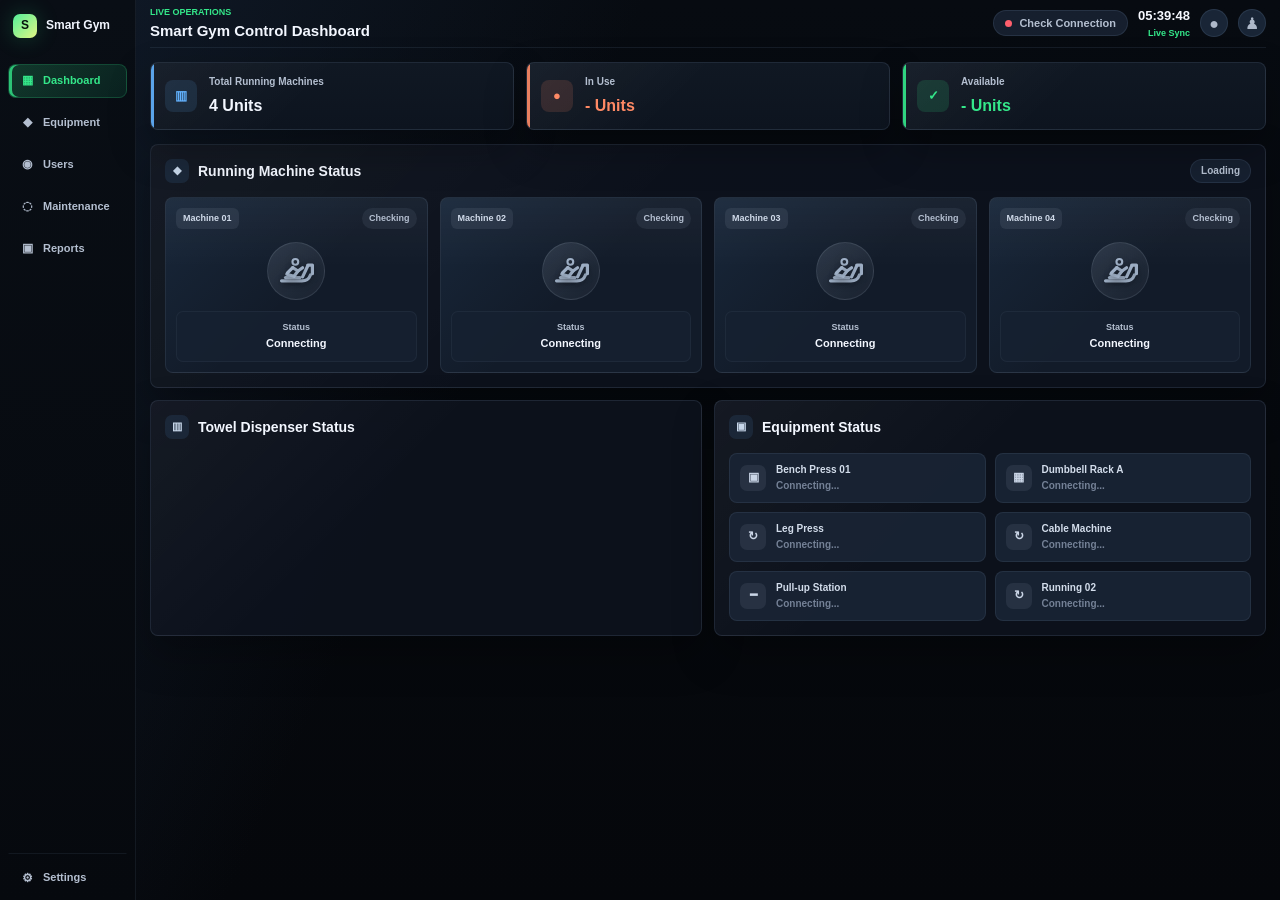
==== commit 543d5a83: "Keep the dashboard readable on Raspberry Pi displays The Raspberry Pi display environment does not h" ====
--- a/templates/index.html
+++ b/templates/index.html
@@ -1,5 +1,5 @@
 <!DOCTYPE html>
-<html lang="ko">
+<html lang="en">
 <head>
   <meta charset="UTF-8">
   <meta name="viewport" content="width=device-width, initial-scale=1.0">
@@ -17,29 +17,29 @@
       <nav class="side-nav">
         <a class="nav-link active" href="/">
           <span class="nav-icon">▦</span>
-          <span>대시보드</span>
+          <span>Dashboard</span>
         </a>
         <a class="nav-link" href="/monitor">
           <span class="nav-icon">◆</span>
-          <span>장비 관리</span>
+          <span>Equipment</span>
         </a>
         <a class="nav-link" href="/">
           <span class="nav-icon">◉</span>
-          <span>사용자 현황</span>
+          <span>Users</span>
         </a>
         <a class="nav-link" href="/">
           <span class="nav-icon">◌</span>
-          <span>유지보수</span>
+          <span>Maintenance</span>
         </a>
         <a class="nav-link" href="/">
           <span class="nav-icon">▣</span>
-          <span>리포트</span>
+          <span>Reports</span>
         </a>
       </nav>
 
       <a class="nav-link side-settings" href="/">
         <span class="nav-icon">⚙</span>
-        <span>설정</span>
+        <span>Settings</span>
       </a>
     </aside>
 
@@ -47,42 +47,42 @@
       <header class="topbar">
         <div class="topbar-title">
           <span class="topbar-kicker">Live Operations</span>
-          <h1>스마트짐 관제 대시보드</h1>
+          <h1>Smart Gym Control Dashboard</h1>
         </div>
         <div class="topbar-actions">
           <div class="connection-badge loading" id="connBadge">
             <span class="conn-dot"></span>
-            <span class="conn-label" id="connLabel">시스템 확인 중</span>
+            <span class="conn-label" id="connLabel">Checking System</span>
           </div>
           <div class="time-block">
             <span class="clock" id="clock">--:--:--</span>
-            <span class="sync-label">실시간 반영</span>
+            <span class="sync-label">Live Sync</span>
           </div>
-          <button class="icon-button" type="button" aria-label="알림">●</button>
-          <button class="icon-button" type="button" aria-label="계정">♟</button>
+          <button class="icon-button" type="button" aria-label="Notifications">●</button>
+          <button class="icon-button" type="button" aria-label="Account">♟</button>
         </div>
       </header>
 
-      <section class="summary-grid" aria-label="요약 현황">
+      <section class="summary-grid" aria-label="Summary">
         <article class="summary-card">
           <div class="summary-icon">▥</div>
           <div>
-            <span class="summary-label">전체 런닝머신</span>
-            <strong class="summary-value" id="statTotal">4 대</strong>
+            <span class="summary-label">Total Running Machines</span>
+            <strong class="summary-value" id="statTotal">4 Units</strong>
           </div>
         </article>
         <article class="summary-card warning">
           <div class="summary-icon">●</div>
           <div>
-            <span class="summary-label">사용 중</span>
-            <strong class="summary-value" id="statInUse">- 대</strong>
+            <span class="summary-label">In Use</span>
+            <strong class="summary-value" id="statInUse">- Units</strong>
           </div>
         </article>
         <article class="summary-card success">
           <div class="summary-icon">✓</div>
           <div>
-            <span class="summary-label">사용 가능</span>
-            <strong class="summary-value" id="statAvailable">- 대</strong>
+            <span class="summary-label">Available</span>
+            <strong class="summary-value" id="statAvailable">- Units</strong>
           </div>
         </article>
       </section>
@@ -91,9 +91,9 @@
         <div class="section-header">
           <h2 class="section-title">
             <span class="section-icon">◆</span>
-            런닝머신 현황
+            Running Machine Status
           </h2>
-          <div class="section-badge" id="tmBadge">집계 중</div>
+          <div class="section-badge" id="tmBadge">Loading</div>
         </div>
         <div class="treadmill-grid" id="tmGrid"></div>
       </section>
@@ -103,7 +103,7 @@
           <div class="section-header">
             <h2 class="section-title">
               <span class="section-icon">▥</span>
-              수건 디스펜서 현황
+              Towel Dispenser Status
             </h2>
           </div>
           <div class="towel-list" id="towelList"></div>
@@ -113,7 +113,7 @@
           <div class="section-header">
             <h2 class="section-title">
               <span class="section-icon">▣</span>
-              기타 장비 현황
+              Equipment Status
             </h2>
           </div>
           <div class="equip-grid" id="equipGrid"></div>
